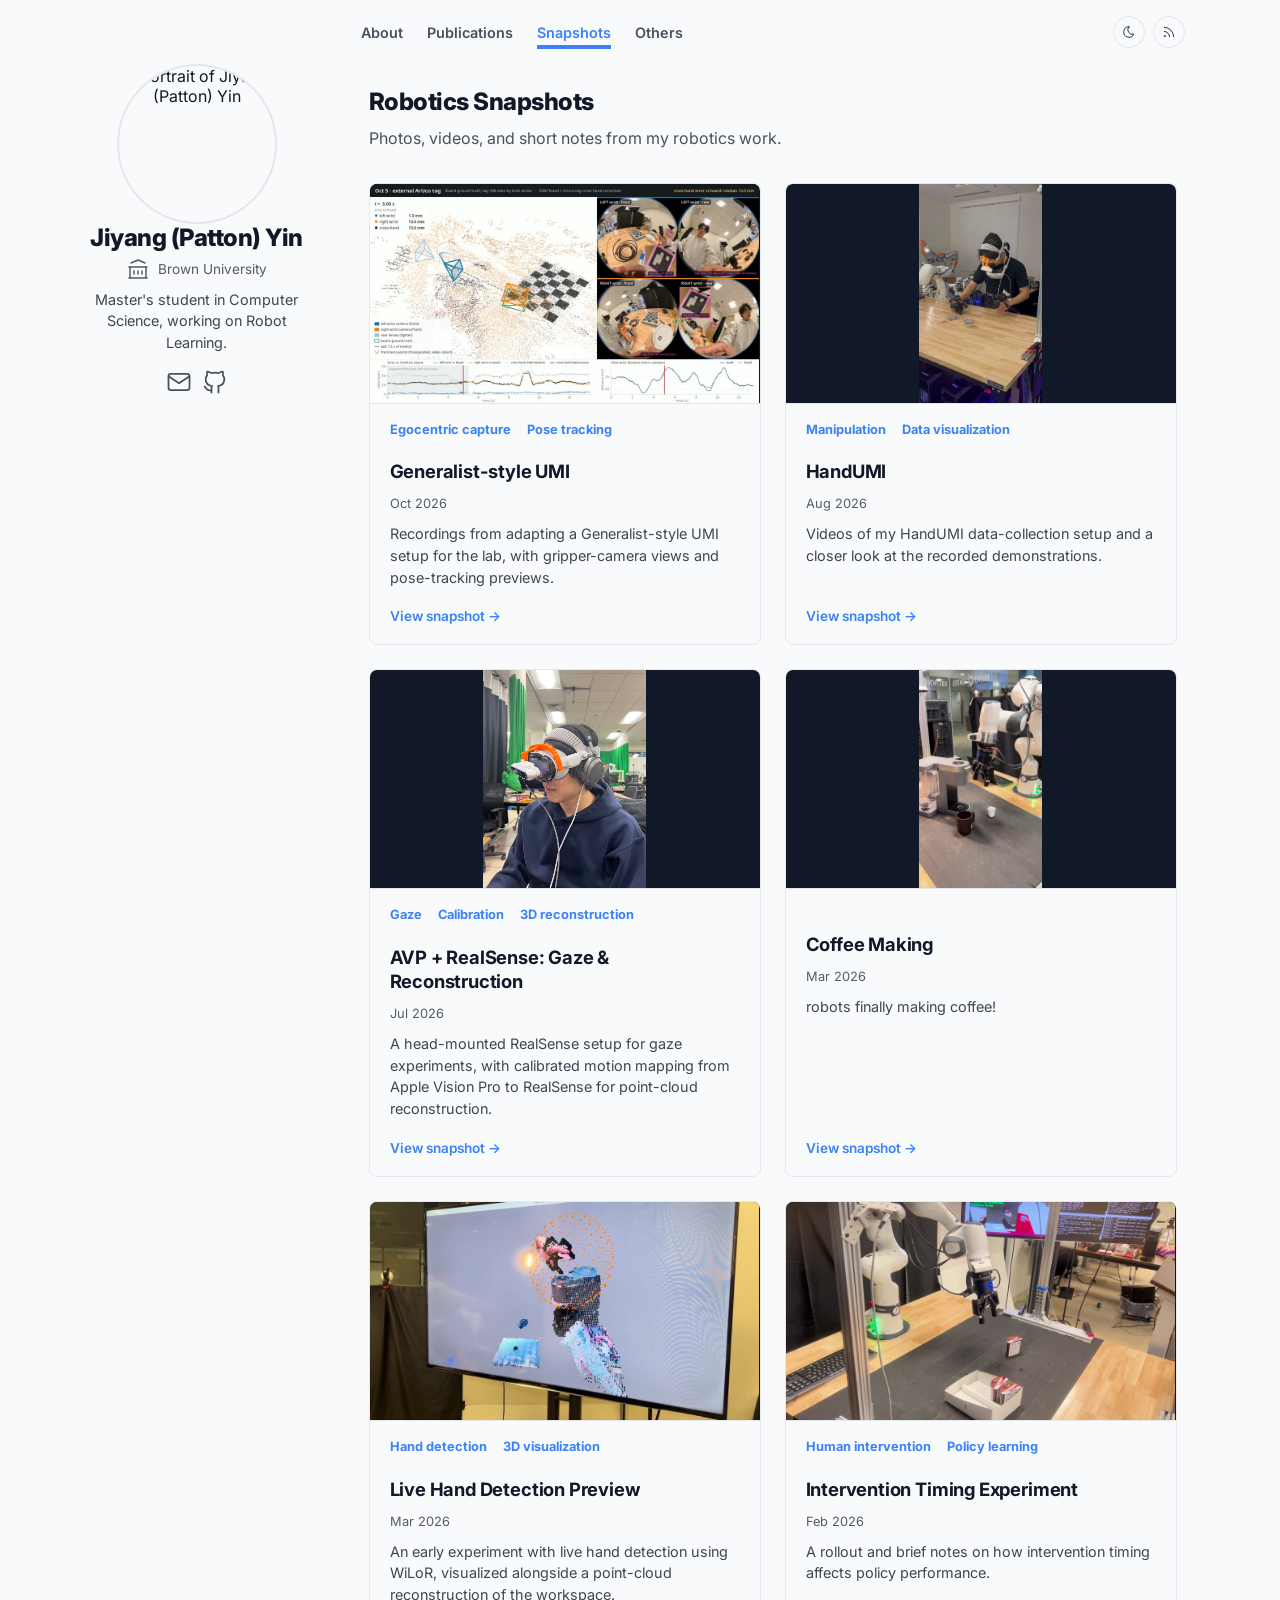
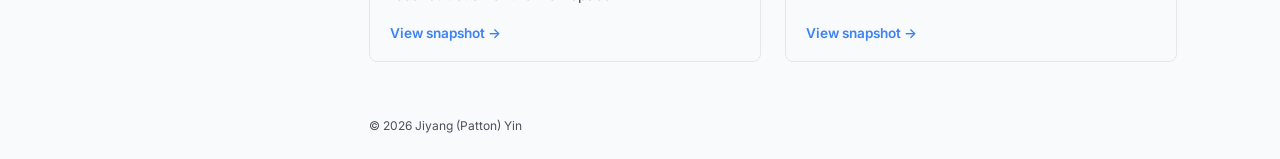
==== portfolio.html @ c8cac6f1 "Add robotics snapshots, rollout galleries, and Cloudflare analytics" ====
<!DOCTYPE html>
<html lang="en" data-palette="default" data-theme="light">
<head>
    <meta charset="UTF-8">
    <meta name="viewport" content="width=device-width, initial-scale=1.0">
    <title>Robotics Snapshots | Jiyang (Patton) Yin</title>
    <meta name="description" content="Photos, videos, and short notes from the robotics work of Jiyang (Patton) Yin.">
    <meta name="author" content="Jiyang (Patton) Yin">
    <meta name="google-site-verification" content="_f2WgDIGCBtp5K_qDWEcmywvL0CBHsCnhkS8ojlaJm0" />
    <!-- Open Graph -->
    <meta property="og:type" content="website">
    <meta property="og:title" content="Robotics Snapshots | Jiyang (Patton) Yin">
    <meta property="og:description" content="Photos, videos, and short notes from my robotics work.">

    <link rel="stylesheet" href="css/style.css">
    <!-- Set theme before first paint to avoid a flash of the wrong palette -->
    <script>
        (function () {
            var theme = localStorage.getItem('theme') || 'light';
            document.documentElement.setAttribute('data-theme', theme);
        })();
    </script>
</head>
<body>
    <a class="skip-link" href="#portfolio-content">Skip to content</a>
    <!-- Icon sprite (Tabler outline, stroke-width 1.5) -->
    <svg width="0" height="0" style="position:absolute" aria-hidden="true" focusable="false">
        <symbol id="i-institution" viewBox="0 0 24 24" fill="none" stroke="currentColor" stroke-width="1.5" stroke-linecap="round" stroke-linejoin="round">
            <path d="M3 21l18 0" /><path d="M3 10l18 0" /><path d="M5 6l7 -3l7 3" /><path d="M4 10l0 11" /><path d="M20 10l0 11" /><path d="M8 14l0 3" /><path d="M12 14l0 3" /><path d="M16 14l0 3" />
        </symbol>
        <symbol id="i-calendar" viewBox="0 0 24 24" fill="none" stroke="currentColor" stroke-width="1.5" stroke-linecap="round" stroke-linejoin="round">
            <path d="M4 7a2 2 0 0 1 2 -2h12a2 2 0 0 1 2 2v12a2 2 0 0 1 -2 2h-12a2 2 0 0 1 -2 -2l0 -12" /><path d="M16 3l0 4" /><path d="M8 3l0 4" /><path d="M4 11l16 0" /><path d="M8 15h2v2h-2l0 -2" />
        </symbol>
        <symbol id="i-user" viewBox="0 0 24 24" fill="none" stroke="currentColor" stroke-width="1.5" stroke-linecap="round" stroke-linejoin="round">
            <path d="M8 7a4 4 0 1 0 8 0a4 4 0 0 0 -8 0" /><path d="M6 21v-2a4 4 0 0 1 4 -4h4a4 4 0 0 1 4 4v2" />
        </symbol>
        <symbol id="i-mail" viewBox="0 0 24 24" fill="none" stroke="currentColor" stroke-width="1.5" stroke-linecap="round" stroke-linejoin="round">
            <rect x="3" y="5" width="18" height="14" rx="2" /><path d="m3 7 9 6 9-6" />
        </symbol>
        <symbol id="i-github" viewBox="0 0 24 24" fill="none" stroke="currentColor" stroke-width="1.5" stroke-linecap="round" stroke-linejoin="round">
            <path d="M9 19c-4.3 1.4 -4.3 -2.5 -6 -3m12 5v-3.5c0 -1 .1 -1.4 -.5 -2c2.8 -.3 5.5 -1.4 5.5 -6a4.6 4.6 0 0 0 -1.3 -3.2a4.2 4.2 0 0 0 -.1 -3.2s-1.1 -.3 -3.5 1.3a12.3 12.3 0 0 0 -6.2 0c-2.4 -1.6 -3.5 -1.3 -3.5 -1.3a4.2 4.2 0 0 0 -.1 3.2a4.6 4.6 0 0 0 -1.3 3.2c0 4.6 2.7 5.7 5.5 6c-.6 .6 -.6 1.2 -.5 2v3.5" />
        </symbol>
        <symbol id="i-rss" viewBox="0 0 24 24" fill="none" stroke="currentColor" stroke-width="1.5" stroke-linecap="round" stroke-linejoin="round">
            <path d="M4 19a1 1 0 1 0 2 0a1 1 0 1 0 -2 0" /><path d="M4 4a16 16 0 0 1 16 16" /><path d="M4 11a9 9 0 0 1 9 9" />
        </symbol>
        <symbol id="i-sun" viewBox="0 0 24 24" fill="none" stroke="currentColor" stroke-width="1.5" stroke-linecap="round" stroke-linejoin="round">
            <path d="M8 12a4 4 0 1 0 8 0a4 4 0 1 0 -8 0" /><path d="M3 12h1m8 -9v1m8 8h1m-9 8v1m-6.4 -15.4l.7 .7m12.1 -.7l-.7 .7m0 11.4l.7 .7m-12.1 -.7l-.7 .7" />
        </symbol>
        <symbol id="i-moon" viewBox="0 0 24 24" fill="none" stroke="currentColor" stroke-width="1.5" stroke-linecap="round" stroke-linejoin="round">
            <path d="M12 3c.132 0 .263 0 .393 0a7.5 7.5 0 0 0 7.92 12.446a9 9 0 1 1 -8.313 -12.454l0 .008" />
        </symbol>
        <symbol id="i-external" viewBox="0 0 24 24" fill="none" stroke="currentColor" stroke-width="1.5" stroke-linecap="round" stroke-linejoin="round">
            <path d="M12 6h-6a2 2 0 0 0 -2 2v10a2 2 0 0 0 2 2h10a2 2 0 0 0 2 -2v-6" /><path d="M11 13l9 -9" /><path d="M15 4h5v5" />
        </symbol>
        <symbol id="i-download" viewBox="0 0 24 24" fill="none" stroke="currentColor" stroke-width="1.5" stroke-linecap="round" stroke-linejoin="round">
            <path d="M4 17v2a2 2 0 0 0 2 2h12a2 2 0 0 0 2 -2v-2" /><path d="M7 11l5 5l5 -5" /><path d="M12 4l0 12" />
        </symbol>
        <symbol id="i-close" viewBox="0 0 24 24" fill="none" stroke="currentColor" stroke-width="1.5" stroke-linecap="round" stroke-linejoin="round">
            <path d="M18 6l-12 12" /><path d="M6 6l12 12" />
        </symbol>
    </svg>

    <div class="layout">
        <!-- Left Sidebar -->
        <aside class="sidebar">
            <div class="sidebar-inner">
                <img src="assets/images/profile.jpg" alt="Portrait of Jiyang (Patton) Yin" width="160" height="160"
                     class="sidebar-avatar" loading="eager">
                <div class="sidebar-text">
                    <h1 class="sidebar-name">Jiyang (Patton) Yin</h1>
                    <p class="sidebar-info">
                        <svg class="icon icon-lg" aria-hidden="true"><use href="#i-institution"></use></svg>
                        Brown University
                    </p>
                    <p class="sidebar-bio">
                        Master's student in Computer Science, working on Robot Learning.
                    </p>
                    <div class="sidebar-socials">
                        <a href="mailto:jiyang_yin@brown.edu" class="social-link" aria-label="Email Jiyang (Patton) Yin at jiyang_yin@brown.edu" title="jiyang_yin@brown.edu">
                            <svg class="icon" aria-hidden="true"><use href="#i-mail"></use></svg>
                        </a>
                        <a href="https://github.com/PattonYin" class="social-link" target="_blank" rel="noreferrer" aria-label="Jiyang (Patton) Yin on GitHub">
                            <svg class="icon" aria-hidden="true"><use href="#i-github"></use></svg>
                        </a>
                    </div>
                </div>
            </div>
            <nav class="portfolio-outline" id="portfolio-outline" aria-label="Snapshot sections" hidden>
                <ul></ul>
            </nav>
        </aside>

        <!-- Right Main -->
        <div class="main-content">
            <nav class="navbar" aria-label="Main navigation">
                <ul class="nav-links">
                    <li><a href="index.html#about" class="nav-link">About<span class="nav-link-line"></span></a></li>
                    <li><a href="index.html#publications" class="nav-link">Publications<span class="nav-link-line"></span></a></li>
                    <li><a href="portfolio.html" class="nav-link active" aria-current="page">Snapshots<span class="nav-link-line"></span></a></li>
                    <li><a href="index.html#robots" class="nav-link">Others<span class="nav-link-line"></span></a></li>
                </ul>
                <div class="appearance-controls">
                    <button id="theme-toggle" class="btn-icon" aria-label="Toggle dark mode" title="Toggle dark mode">
                        <svg class="icon icon-sm icon-sun" aria-hidden="true"><use href="#i-sun"></use></svg>
                        <svg class="icon icon-sm icon-moon" aria-hidden="true"><use href="#i-moon"></use></svg>
                    </button>
                    <button id="palette-toggle" class="btn-icon" aria-label="Toggle color palette" title="Toggle color palette">
                        <svg class="icon icon-sm" aria-hidden="true"><use href="#i-rss"></use></svg>
                    </button>
                </div>
            </nav>

            <main class="main-body animate-in">
                <a class="back-link portfolio-back" id="portfolio-back" href="portfolio.html" hidden>&larr; All snapshots</a>
                <div id="portfolio-content" aria-busy="true">
                    <p class="loading" role="status">Loading snapshots...</p>
                </div>
                <noscript><p class="error">Please enable JavaScript to view the snapshots.</p></noscript>
            </main>
            <!-- Footer -->
            <footer class="footer">
                <div class="footer-group">
                    <span class="body-xs">&copy; <span id="footer-year">2026</span> Jiyang (Patton) Yin</span>
                </div>
            </footer>
        </div>
    </div>

    <!-- Scripts -->
    <script src="https://cdnjs.cloudflare.com/ajax/libs/marked/12.0.0/marked.min.js"></script>
    <script src="js/main.js"></script>
    <script src="js/portfolio.js"></script>
    <script src="js/analytics.js" defer></script>
</body>
</html>
---- css/style.css ----
/* ===========================================
   UNIFIED VISUAL IDENTITY SYSTEM
   Styled after "Academic Portfolio Astro"
   (github.com/rubzip/academic-portfolio-astro)
   MIT license notice: ../THIRD_PARTY_NOTICES.md
   Ported to plain CSS — no Tailwind required.
   =========================================== */

@import url("https://fonts.googleapis.com/css2?family=Inter:wght@400;500;600;700;800&family=JetBrains+Mono:wght@400;500&display=swap");

/* --- Theme Palettes ---------------------------------
   Swap palettes by setting data-palette="notepad" on
   <html>. Light/dark is driven by data-theme.
   ---------------------------------------------------- */

/* light_default */
:root,
html[data-palette="default"] {
    --background: #f9fafb;
    --foreground: #111827;
    --accent: #3b82f6;
    --text-muted: #6b7280;
    --border: #e5e7eb;
    --surface: #f9fafb;
}

/* light_notepad */
html[data-palette="notepad"] {
    --background: #fdf8e9;
    --foreground: #29231c;
    --accent: #b84c30;
    --text-muted: #736658;
    --border: #eaddc6;
    --surface: #fdf8e9;
}

/* dark_default */
html[data-theme="dark"] {
    --background: #1a1f2c;
    --foreground: #eaedf3;
    --accent: #ff6b01;
    --text-muted: #343f60;
    --border: #ab4b08;
    --surface: #1a1f2c;
}

html[data-theme="dark"] .portfolio-tile {
    border-width: 1.5px;
}

/* dark_notepad */
html[data-palette="notepad"][data-theme="dark"] {
    --background: #241f1c;
    --foreground: #e6dfd3;
    --accent: #d97757;
    --text-muted: #8a7d71;
    --border: #3d342d;
    --surface: #241f1c;
}

:root {
    --sidebar-bg: var(--background);
    scrollbar-gutter: stable;
}

/* ===========================================
   RESET & BASE
   =========================================== */

*,
*::before,
*::after {
    box-sizing: border-box;
}

html {
    font-family: "Inter", system-ui, sans-serif;
    scroll-behavior: smooth;
}

body {
    margin: 0;
    min-height: 100vh;
    background: var(--background);
    color: var(--foreground);
    -webkit-font-smoothing: antialiased;
    -moz-osx-font-smoothing: grayscale;
    transition: background-color 0.3s ease, color 0.3s ease;
}

img {
    max-width: 100%;
    height: auto;
}

/* ===========================================
   TYPOGRAPHY SYSTEM
   =========================================== */

h1,
.title-xl {
    font-size: 1.5rem;
    font-weight: 800;
    letter-spacing: -0.02em;
    line-height: 1.2;
    color: var(--foreground);
    margin: 0;
}

h2,
.title-lg {
    font-size: 1.25rem;
    font-weight: 700;
    letter-spacing: -0.01em;
    line-height: 1.3;
    color: var(--foreground);
    margin: 0;
}

h3,
.title-md {
    font-size: 1.1rem;
    font-weight: 700;
    line-height: 1.4;
    color: var(--foreground);
    margin: 0;
}

p,
.body {
    font-size: 0.95rem;
    line-height: 1.65;
    color: var(--foreground);
    opacity: 0.92;
    margin: 0;
}

.body-sm {
    font-size: 0.85rem;
    line-height: 1.5;
    color: var(--foreground);
    opacity: 0.85;
}

.body-xs {
    font-size: 0.75rem;
    line-height: 1.4;
    color: var(--foreground);
    opacity: 0.75;
}

code,
.mono {
    font-family: "JetBrains Mono", monospace;
    font-size: 0.85rem;
    font-weight: 500;
    line-height: 1.5;
}

a,
.link {
    color: inherit;
    text-decoration: underline;
    text-underline-offset: 4px;
    font-weight: 600;
    transition: color 0.2s ease, opacity 0.2s ease;
}

a:hover,
.link:hover {
    color: var(--accent);
    opacity: 1;
}

ul {
    list-style-type: disc;
    margin-bottom: 1rem;
    padding-left: 1.5rem;
}

ol {
    list-style-type: decimal;
    margin-bottom: 1rem;
    padding-left: 1.5rem;
}

li {
    margin-bottom: 0.5rem;
}

ul li::marker {
    color: var(--accent);
}

/* ===========================================
   LAYOUT SHELL
   =========================================== */

.layout {
    display: flex;
    margin: 0 auto;
    max-width: 72rem; /* max-w-6xl */
    width: 100%;
    min-height: 100vh;
}

.container-narrow {
    max-width: 800px;
}

/* --- Sidebar --- */

.sidebar {
    width: 280px;
    height: 100vh;
    position: sticky;
    top: 0;
    padding: 4rem 1.5rem 1.5rem;
    display: flex;
    flex-direction: column;
    gap: 1.5rem;
    flex-shrink: 0;
    background: var(--sidebar-bg);
    transition: background 0.3s ease;
}

.sidebar-inner {
    display: flex;
    flex-direction: column;
    align-items: center;
    text-align: center;
}

.sidebar-avatar {
    width: 160px;
    height: 160px;
    border-radius: 50%;
    object-fit: cover;
    border: 2px solid var(--border);
    transition: border-color 0.3s ease;
}

.sidebar-avatar:hover {
    border-color: var(--accent);
}

.sidebar-text {
    display: flex;
    flex-direction: column;
    align-items: center;
}

.sidebar-name {
    font-size: 1.5rem;
    font-weight: 800;
    letter-spacing: -0.02em;
    line-height: 1.2;
    color: var(--foreground);
    margin: 0;
}

.sidebar-info {
    font-size: 0.85rem;
    color: var(--foreground);
    opacity: 0.7;
    display: flex;
    align-items: center;
    gap: 0.5rem;
    margin-top: 0.25rem;
}

.sidebar-bio {
    font-size: 0.9rem;
    color: var(--foreground);
    opacity: 0.8;
    line-height: 1.5;
    padding: 0 0.5rem;
    margin-top: 0.5rem;
}

.sidebar-socials {
    display: flex;
    gap: 0.25rem;
    flex-wrap: wrap;
    align-items: center;
    justify-content: center;
    margin-top: 0.75rem;
}

/* --- Navbar --- */

.navbar {
    padding: 1rem 1.5rem;
    display: flex;
    justify-content: flex-start;
    align-items: center;
    gap: 1rem;
    background: var(--background);
    transition: background 0.3s ease;
}

.navbar .appearance-controls {
    display: flex;
    align-items: center;
    gap: 0.5rem;
    margin-left: auto;
    flex-shrink: 0;
}

@media (min-width: 1024px) {
    .navbar {
        position: sticky;
        top: 0;
        z-index: 10;
    }
}

.nav-links {
    display: flex;
    gap: 1.5rem;
    list-style: none;
    padding: 0;
    margin: 0;
    flex-wrap: wrap;
}

.nav-links li {
    margin: 0;
}

.nav-link {
    font-size: 0.9rem;
    font-weight: 600;
    text-decoration: none;
    color: var(--foreground);
    position: relative;
    transition: color 0.2s ease;
    opacity: 0.75;
}

.nav-link:hover {
    opacity: 1;
}

.nav-link.active {
    color: var(--accent);
    opacity: 1;
}

.nav-link-line {
    position: absolute;
    bottom: -0.5rem;
    left: 0;
    width: 0;
    height: 4px;
    background-color: var(--accent);
    transition: width 0.3s ease;
}

.nav-link:hover .nav-link-line,
.nav-link.active .nav-link-line {
    width: 100%;
}

/* --- Main --- */

.main-content {
    flex: 1;
    min-width: 0;
    display: flex;
    flex-direction: column;
    background: var(--background);
    transition: background 0.3s ease;
}

.main-body {
    padding: 1.5rem 2rem 2rem;
    flex: 1;
}

/* --- Footer --- */

.footer {
    padding: 1.5rem 2rem;
    display: flex;
    justify-content: space-between;
    align-items: center;
    gap: 1rem;
    font-size: 0.85rem;
    color: var(--foreground);
    flex-wrap: wrap;
}

.footer-group {
    display: flex;
    align-items: center;
    gap: 1rem;
}

/* ===========================================
   PAGE SECTIONS
   =========================================== */

.page-header {
    margin-bottom: 2rem;
}

.page-title {
    font-size: 1.5rem;
    font-weight: 800;
    letter-spacing: -0.02em;
    line-height: 1.2;
    color: var(--foreground);
    margin: 0;
}

.page-subtitle {
    font-size: 1rem;
    color: var(--foreground);
    opacity: 0.75;
    margin-top: 0.5rem;
    margin-bottom: 0;
}

.section {
    margin-bottom: 2rem;
    scroll-margin-top: 5rem;
}

.section-title {
    font-size: 1.2rem;
    font-weight: 700;
    letter-spacing: -0.01em;
    color: var(--foreground);
    margin: 0 0 1rem;
}

/* ===========================================
   COMPONENTS
   =========================================== */

/* --- Card (flat list item, no box) --- */

.card {
    padding: 1rem 0;
    display: flex;
    gap: 1.5rem;
    align-items: flex-start;
    justify-content: space-between;
}

.card-content {
    min-width: 0;
}

.card.is-clickable {
    cursor: pointer;
}

.card.is-clickable:hover .card-title {
    color: var(--accent);
    text-decoration: underline;
}

.card-title {
    font-size: 1.25rem;
    font-weight: 700;
    line-height: 1.3;
    letter-spacing: -0.01em;
    text-decoration: none;
    color: var(--foreground);
    display: block;
    margin-bottom: 0.5rem;
    transition: color 0.2s ease;
}

.card-title:hover {
    color: var(--accent);
    text-decoration: underline;
}

.card-meta {
    font-size: 0.85rem;
    font-weight: 500;
    color: var(--foreground);
    opacity: 0.75;
    display: flex;
    flex-direction: column;
    align-items: flex-start;
    gap: 0.35rem;
    margin-bottom: 0.75rem;
}

/* One logical line of metadata — authors on one row, venue/year on the next */
.meta-row {
    display: flex;
    gap: 0.75rem;
    align-items: center;
    flex-wrap: wrap;
}

.card-meta > span,
.meta-row > span {
    display: inline-flex;
    align-items: center;
    gap: 0.5rem;
}

.card-desc {
    font-size: 0.9rem;
    color: var(--foreground);
    opacity: 0.8;
    line-height: 1.5;
}

.card-link {
    font-size: 0.85rem;
    font-weight: 700;
    color: var(--foreground);
    white-space: nowrap;
    flex-shrink: 0;
    text-decoration: none;
    transition: color 0.2s ease;
}

.card-link:hover {
    color: var(--accent);
    text-decoration: underline;
}

/* Your own name inside an author list */
.author-self {
    font-weight: 800;
    color: var(--foreground);
}

/* Publication footnote (equal contribution, acceptance status) */
.pub-note {
    font-size: 0.8rem;
    font-style: italic;
    color: var(--foreground);
    opacity: 0.7;
    margin-top: -0.25rem;
    margin-bottom: 0.25rem;
}

.publication-teaser {
    width: 320px;
    height: 200px;
    flex-shrink: 0;
    object-fit: contain;
    background: #fff;
    border: 1px solid var(--border);
    border-radius: 0.75rem;
}

@media (min-width: 769px) {
    #publications-list .card {
        align-items: center;
    }
}

/* --- Tags (accent text, not pills) --- */

.tag {
    display: inline-flex;
    align-items: center;
    color: var(--accent);
    font-size: 0.8rem;
    font-weight: 700;
    line-height: 1;
    text-decoration: none;
    transition: opacity 0.2s ease;
}

.tag:hover {
    opacity: 1;
    text-decoration: underline;
}

.tag-list {
    display: flex;
    gap: 1rem;
    flex-wrap: wrap;
    margin-bottom: 0.75rem;
}

/* --- Buttons --- */

.btn {
    display: inline-flex;
    align-items: center;
    justify-content: center;
    gap: 0.5rem;
    padding: 0.5rem 1rem;
    font-weight: 600;
    font-size: 0.9rem;
    font-family: inherit;
    border: 1px solid var(--border);
    border-radius: 0.25rem;
    background: transparent;
    color: var(--foreground);
    transition: all 0.2s ease;
    text-decoration: none;
    cursor: pointer;
}

.btn:hover {
    border-color: var(--accent);
    color: var(--accent);
}

.btn-sm {
    padding: 0.25rem 0.75rem;
    font-size: 0.8rem;
}

.btn-icon {
    display: inline-flex;
    align-items: center;
    justify-content: center;
    width: 32px;
    height: 32px;
    padding: 0;
    border-radius: 50%;
    border: 1px solid var(--border);
    background: var(--surface);
    color: var(--foreground);
    transition: all 0.2s ease;
    cursor: pointer;
}

.btn-icon:hover {
    background: var(--accent);
    border-color: var(--accent);
    color: var(--background);
    transform: translateY(-2px);
}

/* Sun shows in dark mode, moon in light mode */
html[data-theme="dark"] .icon-moon,
html:not([data-theme="dark"]) .icon-sun {
    display: none;
}

/* --- Social links --- */

.social-link {
    display: inline-flex;
    padding: 0.125rem;
    color: var(--foreground);
    opacity: 0.75;
    transition: all 0.3s ease;
}

.social-link:hover {
    opacity: 1;
    color: var(--accent);
    transform: rotate(6deg);
}

.social-link .icon {
    width: 28px;
    height: 28px;
}

/* --- Timeline --- */

.timeline {
    display: flex;
    flex-direction: column;
}

.timeline-item {
    display: flex;
    gap: 2rem;
}

.timeline-marker {
    display: flex;
    flex-direction: column;
    align-items: center;
    flex-shrink: 0;
}

.timeline-marker .dot {
    width: 0.75rem;
    height: 0.75rem;
    border-radius: 50%;
    background: var(--accent);
    margin-top: 0.5rem;
    z-index: 1;
}

.timeline-line {
    flex: 1;
    width: 2px;
    background: var(--border);
    margin: 0.5rem 0;
}

.timeline-item:last-child .timeline-line {
    display: none;
}

.timeline-content {
    padding-bottom: 2rem;
    flex: 1;
    min-width: 0;
}

.timeline-content .entry-header {
    display: flex;
    justify-content: space-between;
    align-items: baseline;
    gap: 1rem;
    margin-bottom: 0.25rem;
}

.timeline-period {
    font-size: 0.85rem;
    font-weight: 600;
    opacity: 0.75;
    white-space: nowrap;
}

.timeline-subtitle {
    font-size: 0.95rem;
    line-height: 1.65;
    font-weight: 600;
    opacity: 0.9;
}

/* --- Item list --- */

.item-list {
    display: flex;
    flex-direction: column;
    gap: 2rem;
}

/* --- Dividers --- */

.divider {
    border: none;
    border-top: 1px dashed var(--border);
    margin: 2rem 0;
}

.divider-solid {
    border: none;
    border-top: 1px solid var(--border);
    margin: 2rem 0;
}

/* --- Back link --- */

.back-link {
    font-size: 0.85rem;
    font-weight: 600;
    color: var(--foreground);
    opacity: 0.7;
    text-decoration: none;
    transition: opacity 0.2s ease;
}

.back-link:hover {
    opacity: 1;
}

/* --- Icons --- */

.icon {
    display: inline-flex;
    align-items: center;
    justify-content: center;
    flex-shrink: 0;
    stroke-width: 1.5px;
}

.icon-sm {
    width: 14px;
    height: 14px;
}

.icon-md {
    width: 18px;
    height: 18px;
}

.icon-lg {
    width: 24px;
    height: 24px;
}

.icon-muted {
    opacity: 0.7;
}

/* ===========================================
   PORTFOLIO
   =========================================== */

.portfolio-grid {
    display: grid;
    grid-template-columns: repeat(2, minmax(0, 1fr));
    gap: 1.5rem;
}

.portfolio-tile {
    display: flex;
    flex-direction: column;
    min-width: 0;
    overflow: hidden;
    border: 1px solid var(--border);
    border-radius: 0.5rem;
    text-decoration: none;
    transition: border-color 0.2s ease, transform 0.2s ease;
}

.portfolio-tile:hover {
    color: var(--foreground);
    border-color: var(--accent);
    transform: translateY(-3px);
}

.portfolio-cover {
    display: block;
    width: 100%;
    height: auto;
    aspect-ratio: 16 / 9;
    object-fit: contain;
    background: #111827;
    border-bottom: 1px solid var(--border);
}

.portfolio-tile-body {
    display: flex;
    flex: 1;
    flex-direction: column;
    align-items: flex-start;
    gap: 0.75rem;
    padding: 1.25rem;
}

.portfolio-cover-placeholder {
    display: flex;
    align-items: center;
    justify-content: center;
    padding: 1.5rem;
    background: var(--surface);
    color: var(--foreground);
    font-size: 0.85rem;
    font-weight: 400;
    opacity: 0.7;
    border-bottom-style: dashed;
}

.portfolio-date {
    display: block;
    font-size: 0.8rem;
    font-weight: 400;
    opacity: 0.7;
}

.portfolio-post .portfolio-date {
    margin-top: 0.75rem;
}

.portfolio-tile-title {
    font-size: 1.15rem;
}

.portfolio-tile .card-desc {
    font-weight: 400;
}

.portfolio-read {
    margin-top: auto;
    padding-top: 0.5rem;
    font-size: 0.85rem;
    color: var(--accent);
}

.portfolio-back {
    display: inline-block;
    margin-bottom: 1.5rem;
}

.portfolio-back[hidden] {
    display: none;
}

.portfolio-outline {
    width: 100%;
    min-height: 0;
    overflow-y: auto;
    text-align: center;
    border-top: 1px solid var(--border);
    padding-top: 1rem;
}

.portfolio-outline ul {
    list-style: none;
    margin: 0;
    padding: 0 0.25rem;
}

.portfolio-outline li {
    margin: 0;
}

.portfolio-outline a {
    display: block;
    padding: 0.5rem 0;
    font-size: 0.95rem;
    font-weight: 500;
    line-height: 1.5;
    text-decoration: none;
    overflow-wrap: anywhere;
}

.portfolio-outline a[aria-current="location"] {
    font-weight: 700;
}

@media (min-width: 1025px) {
    .sidebar:has(.portfolio-outline:not([hidden])) .sidebar-inner {
        /* Subtract the sidebar's top padding and gap from the one-third position. */
        min-height: calc(100vh / 3 - 5.5rem);
        flex-shrink: 0;
    }
}

.portfolio-post .prose h2 {
    scroll-margin-top: 5rem;
}

.portfolio-post .page-header .tag-list {
    margin-bottom: 1rem;
}

.portfolio-post .prose figure {
    margin: 1.5rem 0 2rem;
}

.portfolio-post .prose .portfolio-media-pair {
    display: grid;
    grid-template-columns: repeat(2, minmax(0, 1fr));
    gap: 1.5rem;
    margin: 1.5rem 0 2rem;
}

.portfolio-post .prose .portfolio-media-pair figure {
    min-width: 0;
    margin: 0;
}

.portfolio-post .prose figure img,
.portfolio-post .prose figure video {
    display: block;
    margin: 0 0 0.5rem;
}

.portfolio-post .prose video {
    max-height: 75vh;
    background: #111827;
}

.portfolio-post figcaption {
    font-size: 0.8rem;
    line-height: 1.5;
    opacity: 0.75;
}

.portfolio-bottom-link {
    display: inline-block;
    margin-top: 1.5rem;
}

@media (max-width: 640px) {
    .portfolio-grid,
    .portfolio-post .prose .portfolio-media-pair {
        grid-template-columns: minmax(0, 1fr);
    }
}

/* ===========================================
   ROBOT VIEWERS
   =========================================== */

.section-lede {
    margin-top: -0.5rem;
    margin-bottom: 1rem;
    opacity: 0.7;
}

.viewer-grid {
    display: grid;
    grid-template-columns: repeat(2, minmax(0, 1fr));
    gap: 1.5rem;
}

.viewer {
    margin: 0;
    display: flex;
    flex-direction: column;
    gap: 0.5rem;
    min-width: 0;
}

.viewer-stage {
    position: relative;
    aspect-ratio: 4 / 3;
    border-radius: 0.25rem;
    background: var(--surface);
    overflow: hidden;
}

.viewer-stage canvas {
    display: block;
    width: 100%;
    height: 100%;
    cursor: grab;
    touch-action: pan-y; /* let vertical page scroll win on touch */
}

.viewer-stage canvas:active {
    cursor: grabbing;
}

/* Shown only if the viewer never initialised (no WebGL, CDN blocked) */
.viewer-fallback {
    position: absolute;
    inset: 0;
    display: flex;
    align-items: center;
    justify-content: center;
    text-align: center;
    padding: 1.5rem;
    font-size: 0.85rem;
    opacity: 0.7;
    margin: 0;
}

.viewer--ready .viewer-fallback,
.viewer--loading .viewer-fallback {
    display: none;
}

/* Loading shimmer while the GLB link meshes download */
.viewer--loading .viewer-stage::after {
    content: 'Loading model…';
    position: absolute;
    inset: 0;
    display: flex;
    align-items: center;
    justify-content: center;
    font-size: 0.85rem;
    opacity: 0.6;
}

.viewer--ready .viewer-stage canvas,
.viewer--failed .viewer-stage canvas {
    opacity: 1;
}

.viewer--failed .viewer-stage canvas {
    display: none;
}

.viewer-toolbar {
    display: flex;
    align-items: center;
    justify-content: flex-start;
    gap: 0.75rem;
    flex-wrap: wrap;
    min-height: 1.75rem;
}

.viewer figcaption {
    display: flex;
    flex-direction: column;
    gap: 0.15rem;
}

.viewer-title {
    font-size: 0.95rem;
    font-weight: 700;
    letter-spacing: -0.01em;
    color: var(--foreground);
}

.rollout-link {
    min-height: 44px;
    padding: 0.65rem 1rem;
    font-weight: 700;
    background: var(--foreground);
    border-color: var(--foreground);
    color: var(--background);
}

.rollout-link:hover {
    border-color: var(--foreground);
    color: var(--background);
    opacity: 0.85;
}

.rollout-empty {
    grid-column: 1 / -1;
    padding: 3rem 1.5rem;
    border: 1px dashed var(--border);
    border-radius: 0.5rem;
    text-align: center;
}

.rollout-video {
    margin: 0;
    min-width: 0;
}

.rollout-video video {
    display: block;
    width: 100%;
    aspect-ratio: 16 / 9;
    object-fit: contain;
    background: #111827;
    border-radius: 0.25rem;
}

.rollout-video figcaption {
    padding-top: 0.75rem;
}

.rollout-video h2 {
    margin-bottom: 0.25rem;
    font-size: 1rem;
}

@media (max-width: 900px) {
    .viewer-grid {
        grid-template-columns: minmax(0, 1fr);
    }
}

/* ===========================================
   FORMS
   =========================================== */

.contact-grid {
    display: grid;
    grid-template-columns: 1fr 1fr;
    gap: 2rem;
    align-items: start;
}

.contact-details {
    display: flex;
    flex-direction: column;
    gap: 0.5rem;
    margin-top: 1rem;
}

.contact-details p {
    display: flex;
    align-items: center;
    gap: 0.5rem;
    font-size: 0.9rem;
}

.contact-form {
    display: flex;
    flex-direction: column;
    gap: 1rem;
}

.form-group {
    display: flex;
    flex-direction: column;
    gap: 0.35rem;
}

.form-group label {
    font-size: 0.85rem;
    font-weight: 600;
    opacity: 0.85;
}

.form-group input,
.form-group textarea {
    padding: 0.5rem 0.75rem;
    border: 1px solid var(--border);
    border-radius: 0.25rem;
    background: var(--surface);
    color: var(--foreground);
    font-family: inherit;
    font-size: 0.9rem;
    transition: border-color 0.2s ease;
}

.form-group input:focus,
.form-group textarea:focus {
    outline: none;
    border-color: var(--accent);
}

@media (max-width: 768px) {
    .contact-grid {
        grid-template-columns: 1fr;
    }
}

/* ===========================================
   PROSE (Content Typography)
   =========================================== */

.prose {
    font-size: 1rem;
    line-height: 1.7;
    color: var(--foreground);
}

.prose h1 {
    font-size: 1.5rem;
    font-weight: 800;
    letter-spacing: -0.02em;
    line-height: 1.2;
    margin: 2rem 0 1rem;
}

.prose h2 {
    font-size: 1.2rem;
    font-weight: 700;
    letter-spacing: -0.01em;
    margin: 1.5rem 0 0.75rem;
}

.prose h3 {
    font-size: 1.1rem;
    font-weight: 700;
    margin: 1.25rem 0 0.5rem;
}

.prose p {
    margin-bottom: 1rem;
}

.prose ul,
.prose ol {
    margin-bottom: 1rem;
    padding-left: 1.5rem;
}

.prose li {
    margin-bottom: 0.5rem;
}

.prose ul li::marker,
.prose ol li::marker {
    color: var(--accent);
    font-weight: 800;
}

.prose a {
    color: inherit;
    text-decoration: underline;
    text-underline-offset: 4px;
    font-weight: 600;
    transition: color 0.2s ease;
}

.prose a:hover {
    color: var(--accent);
}

.prose code {
    font-family: "JetBrains Mono", monospace;
    font-size: 0.85em;
    font-weight: 500;
    background: var(--surface);
    color: var(--accent);
    padding: 0.15rem 0.3rem;
    border-radius: 0.2rem;
}

.prose pre {
    background: var(--surface);
    border: 1px solid var(--border);
    border-radius: 0.25rem;
    padding: 1rem;
    overflow-x: auto;
    margin-bottom: 1rem;
}

.prose pre code {
    background: transparent;
    color: var(--foreground);
    padding: 0;
}

.prose img {
    max-width: 100%;
    height: auto;
    border-radius: 0.25rem;
    margin: 1rem 0;
}

.prose video {
    width: 100%;
    border-radius: 0.25rem;
    margin: 1rem 0;
}

.prose blockquote {
    border-left: 4px solid var(--accent);
    padding-left: 1rem;
    margin: 1rem 0;
    opacity: 0.85;
    font-style: italic;
}

.prose hr {
    border: none;
    border-top: 1px solid var(--border);
    margin: 2rem 0;
}

/* ===========================================
   BLOG MODAL
   =========================================== */

.modal {
    position: fixed;
    inset: 0;
    background: rgba(0, 0, 0, 0.6);
    z-index: 2000;
    display: flex;
    align-items: center;
    justify-content: center;
    padding: 2rem;
    opacity: 0;
    pointer-events: none;
    transition: opacity 0.3s ease;
}

.modal:not(.active) {
    display: none;
}

.modal.active {
    opacity: 1;
    pointer-events: all;
}

.modal-content {
    background: var(--background);
    border: 1px solid var(--border);
    border-radius: 0.25rem;
    max-width: 800px;
    width: 100%;
    max-height: 90vh;
    overflow-y: auto;
    position: relative;
    padding: 2.5rem;
}

.modal-close {
    position: absolute;
    top: 1rem;
    right: 1rem;
}

.blog-post-meta {
    font-size: 0.85rem;
    font-weight: 500;
    opacity: 0.75;
    display: flex;
    gap: 0.75rem;
    align-items: center;
    flex-wrap: wrap;
    margin: 0.5rem 0 1.5rem;
    padding-bottom: 1rem;
    border-bottom: 1px dashed var(--border);
}

.blog-post-meta span {
    display: inline-flex;
    align-items: center;
    gap: 0.5rem;
}

@media (max-width: 768px) {
    .modal {
        padding: 0.75rem;
    }

    .modal-content {
        padding: 1.5rem;
    }
}

/* ===========================================
   UTILITIES
   =========================================== */

.loading,
.error {
    font-size: 0.9rem;
    opacity: 0.7;
    padding: 1rem 0;
}

.error {
    color: var(--accent);
    opacity: 1;
}

.sr-only {
    position: absolute;
    width: 1px;
    height: 1px;
    padding: 0;
    margin: -1px;
    overflow: hidden;
    clip: rect(0, 0, 0, 0);
    white-space: nowrap;
    border: 0;
}

/* ===========================================
   ACCESSIBILITY & ANIMATION
   =========================================== */

*:focus-visible {
    outline: 2px dashed var(--accent);
    outline-offset: 2px;
}

.skip-link {
    position: absolute;
    top: -4rem;
    left: 1rem;
    z-index: 3000;
    padding: 0.75rem 1rem;
    color: var(--foreground);
    background: var(--background);
}

.skip-link:focus {
    top: 1rem;
}

.animate-in {
    animation: fadeIn 0.5s ease-out forwards;
}

@keyframes fadeIn {
    from {
        opacity: 0;
        transform: translateY(10px);
    }
    to {
        opacity: 1;
        transform: translateY(0);
    }
}

@media (prefers-reduced-motion: reduce) {
    html {
        scroll-behavior: auto;
    }

    *,
    *::before,
    *::after {
        animation-duration: 0.01ms !important;
        animation-iteration-count: 1 !important;
        transition-duration: 0.01ms !important;
    }
}

/* ===========================================
   RESPONSIVE
   =========================================== */

@media (max-width: 1024px) {
    .layout {
        flex-direction: column;
    }

    .sidebar {
        width: 100%;
        height: auto;
        position: relative;
        border-right: none;
        padding: 1rem;
        flex-direction: row;
        flex-wrap: wrap;
        gap: 0.75rem;
    }

    .sidebar-inner {
        flex-direction: row;
        text-align: left;
        gap: 0.75rem;
        align-items: center;
    }

    .sidebar-text {
        align-items: flex-start;
    }

    .sidebar-socials {
        justify-content: flex-start;
    }

    .sidebar-avatar {
        width: 112px;
        height: 112px;
    }

    .main-body {
        padding: 1rem 1.5rem;
    }

    .main-content {
        width: 100%;
        flex: none;
    }
}

@media (max-width: 768px) {
    .sidebar {
        padding: 0.75rem 1rem;
        gap: 0.5rem;
    }

    .sidebar-inner {
        gap: 0.5rem;
    }

    .sidebar-avatar {
        width: 80px;
        height: 80px;
    }

    .sidebar-name {
        font-size: 1.25rem;
    }

    .sidebar-bio {
        display: none;
    }

    .main-body {
        padding: 0.75rem 1rem;
    }

    .nav-links {
        gap: 1rem;
    }

    .nav-link {
        font-size: 0.85rem;
    }

    .card {
        flex-direction: column;
        gap: 0.75rem;
    }

    .publication-teaser {
        width: 100%;
        height: auto;
    }

    .footer {
        flex-direction: column;
        align-items: flex-start;
    }
}
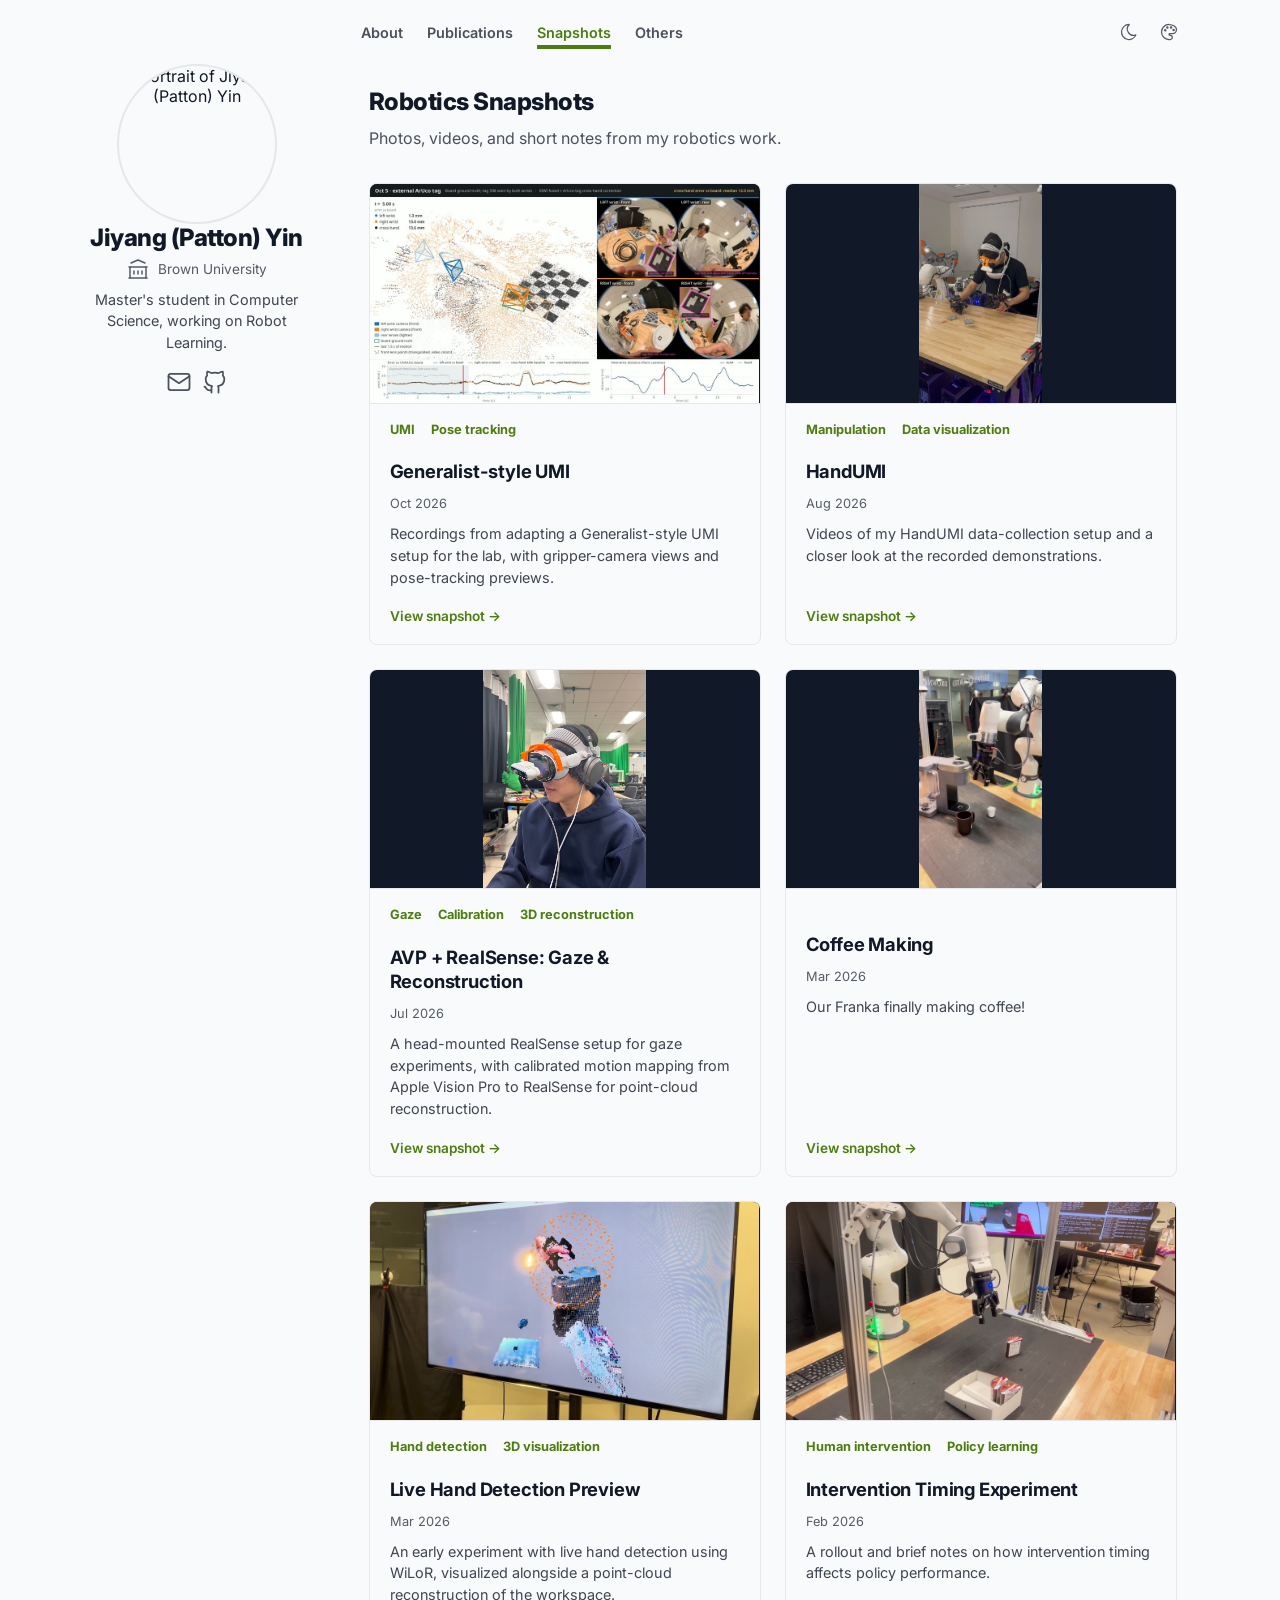
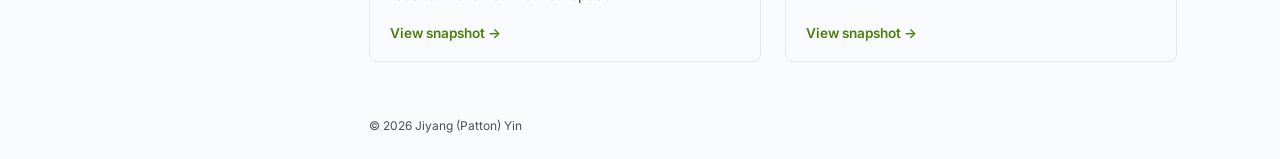
==== commit 5b028c8c: "Use KIWI grippers and improve mobile layout and appearance controls" ====
--- a/portfolio.html
+++ b/portfolio.html
@@ -40,8 +40,8 @@
         <symbol id="i-github" viewBox="0 0 24 24" fill="none" stroke="currentColor" stroke-width="1.5" stroke-linecap="round" stroke-linejoin="round">
             <path d="M9 19c-4.3 1.4 -4.3 -2.5 -6 -3m12 5v-3.5c0 -1 .1 -1.4 -.5 -2c2.8 -.3 5.5 -1.4 5.5 -6a4.6 4.6 0 0 0 -1.3 -3.2a4.2 4.2 0 0 0 -.1 -3.2s-1.1 -.3 -3.5 1.3a12.3 12.3 0 0 0 -6.2 0c-2.4 -1.6 -3.5 -1.3 -3.5 -1.3a4.2 4.2 0 0 0 -.1 3.2a4.6 4.6 0 0 0 -1.3 3.2c0 4.6 2.7 5.7 5.5 6c-.6 .6 -.6 1.2 -.5 2v3.5" />
         </symbol>
-        <symbol id="i-rss" viewBox="0 0 24 24" fill="none" stroke="currentColor" stroke-width="1.5" stroke-linecap="round" stroke-linejoin="round">
-            <path d="M4 19a1 1 0 1 0 2 0a1 1 0 1 0 -2 0" /><path d="M4 4a16 16 0 0 1 16 16" /><path d="M4 11a9 9 0 0 1 9 9" />
+        <symbol id="i-palette" viewBox="0 0 24 24" fill="none" stroke="currentColor" stroke-width="1.5" stroke-linecap="round" stroke-linejoin="round">
+            <path d="M12 3a9 9 0 1 0 0 18h1.5a2.5 2.5 0 0 0 0 -5H13a1 1 0 0 1 0 -2h3a5 5 0 0 0 5 -5c0 -3.3 -4 -6 -9 -6Z" /><circle cx="7.5" cy="10" r="0.75" /><circle cx="10" cy="6.5" r="0.75" /><circle cx="14.5" cy="6.5" r="0.75" /><circle cx="17.5" cy="9.5" r="0.75" />
         </symbol>
         <symbol id="i-sun" viewBox="0 0 24 24" fill="none" stroke="currentColor" stroke-width="1.5" stroke-linecap="round" stroke-linejoin="round">
             <path d="M8 12a4 4 0 1 0 8 0a4 4 0 1 0 -8 0" /><path d="M3 12h1m8 -9v1m8 8h1m-9 8v1m-6.4 -15.4l.7 .7m12.1 -.7l-.7 .7m0 11.4l.7 .7m-12.1 -.7l-.7 .7" />
@@ -105,7 +105,7 @@
                         <svg class="icon icon-sm icon-moon" aria-hidden="true"><use href="#i-moon"></use></svg>
                     </button>
                     <button id="palette-toggle" class="btn-icon" aria-label="Toggle color palette" title="Toggle color palette">
-                        <svg class="icon icon-sm" aria-hidden="true"><use href="#i-rss"></use></svg>
+                        <svg class="icon icon-sm" aria-hidden="true"><use href="#i-palette"></use></svg>
                     </button>
                 </div>
             </nav>
--- a/css/style.css
+++ b/css/style.css
@@ -18,7 +18,7 @@
 html[data-palette="default"] {
     --background: #f9fafb;
     --foreground: #111827;
-    --accent: #3b82f6;
+    --accent: #4d7c0f;
     --text-muted: #6b7280;
     --border: #e5e7eb;
     --surface: #f9fafb;
@@ -299,7 +299,11 @@
     transition: background 0.3s ease;
 }
 
-.navbar .appearance-controls {
+.navbar[hidden] {
+    display: none;
+}
+
+.appearance-controls {
     display: flex;
     align-items: center;
     gap: 0.5rem;
@@ -637,6 +641,25 @@
     transform: translateY(-2px);
 }
 
+.appearance-controls .btn-icon {
+    border: none;
+    border-radius: 0.375rem;
+    background: transparent;
+    opacity: 0.7;
+}
+
+.appearance-controls .btn-icon:hover {
+    background: color-mix(in srgb, var(--foreground) 8%, transparent);
+    color: var(--accent);
+    opacity: 1;
+    transform: none;
+}
+
+.appearance-controls .icon {
+    width: 20px;
+    height: 20px;
+}
+
 /* Sun shows in dark mode, moon in light mode */
 html[data-theme="dark"] .icon-moon,
 html:not([data-theme="dark"]) .icon-sun {
@@ -891,7 +914,8 @@
     display: none;
 }
 
-.portfolio-outline {
+.portfolio-outline,
+.section-outline {
     width: 100%;
     min-height: 0;
     overflow-y: auto;
@@ -900,17 +924,20 @@
     padding-top: 1rem;
 }
 
-.portfolio-outline ul {
+.portfolio-outline ul,
+.section-outline ul {
     list-style: none;
     margin: 0;
     padding: 0 0.25rem;
 }
 
-.portfolio-outline li {
+.portfolio-outline li,
+.section-outline li {
     margin: 0;
 }
 
-.portfolio-outline a {
+.portfolio-outline a,
+.section-outline a {
     display: block;
     padding: 0.5rem 0;
     font-size: 0.95rem;
@@ -920,12 +947,22 @@
     overflow-wrap: anywhere;
 }
 
-.portfolio-outline a[aria-current="location"] {
+.portfolio-outline a[aria-current="location"],
+.section-outline a[aria-current="location"] {
     font-weight: 700;
 }
 
+.section-outline .nav-link {
+    color: var(--foreground);
+    opacity: 1;
+}
+
+.section-outline .nav-link:hover {
+    color: var(--accent);
+}
+
 @media (min-width: 1025px) {
-    .sidebar:has(.portfolio-outline:not([hidden])) .sidebar-inner {
+    .sidebar:has(.portfolio-outline:not([hidden]), .section-outline) .sidebar-inner {
         /* Subtract the sidebar's top padding and gap from the one-third position. */
         min-height: calc(100vh / 3 - 5.5rem);
         flex-shrink: 0;
@@ -995,24 +1032,14 @@
     opacity: 0.7;
 }
 
-.viewer-grid {
-    display: grid;
-    grid-template-columns: repeat(2, minmax(0, 1fr));
-    gap: 1.5rem;
-}
-
 .viewer {
     margin: 0;
-    display: flex;
-    flex-direction: column;
-    gap: 0.5rem;
-    min-width: 0;
 }
 
 .viewer-stage {
     position: relative;
     aspect-ratio: 4 / 3;
-    border-radius: 0.25rem;
+    border-bottom: 1px solid var(--border);
     background: var(--surface);
     overflow: hidden;
 }
@@ -1022,7 +1049,7 @@
     width: 100%;
     height: 100%;
     cursor: grab;
-    touch-action: pan-y; /* let vertical page scroll win on touch */
+    touch-action: pan-y pinch-zoom; /* preserve page scrolling and zoom on touch */
 }
 
 .viewer-stage canvas:active {
@@ -1067,43 +1094,6 @@
 
 .viewer--failed .viewer-stage canvas {
     display: none;
-}
-
-.viewer-toolbar {
-    display: flex;
-    align-items: center;
-    justify-content: flex-start;
-    gap: 0.75rem;
-    flex-wrap: wrap;
-    min-height: 1.75rem;
-}
-
-.viewer figcaption {
-    display: flex;
-    flex-direction: column;
-    gap: 0.15rem;
-}
-
-.viewer-title {
-    font-size: 0.95rem;
-    font-weight: 700;
-    letter-spacing: -0.01em;
-    color: var(--foreground);
-}
-
-.rollout-link {
-    min-height: 44px;
-    padding: 0.65rem 1rem;
-    font-weight: 700;
-    background: var(--foreground);
-    border-color: var(--foreground);
-    color: var(--background);
-}
-
-.rollout-link:hover {
-    border-color: var(--foreground);
-    color: var(--background);
-    opacity: 0.85;
 }
 
 .rollout-empty {
@@ -1135,12 +1125,6 @@
 .rollout-video h2 {
     margin-bottom: 0.25rem;
     font-size: 1rem;
-}
-
-@media (max-width: 900px) {
-    .viewer-grid {
-        grid-template-columns: minmax(0, 1fr);
-    }
 }
 
 /* ===========================================
@@ -1502,21 +1486,36 @@
     .sidebar-inner {
         flex-direction: row;
         text-align: left;
-        gap: 0.75rem;
+        gap: 1rem;
         align-items: center;
+        min-width: 0;
+        width: 100%;
     }
 
     .sidebar-text {
         align-items: flex-start;
+        min-width: 0;
     }
 
     .sidebar-socials {
         justify-content: flex-start;
+        gap: 0;
+    }
+
+    .sidebar-socials .appearance-controls {
+        gap: 0;
+        margin-left: 0.25rem;
     }
 
     .sidebar-avatar {
         width: 112px;
         height: 112px;
+        flex-shrink: 0;
+    }
+
+    .portfolio-outline,
+    .section-outline {
+        display: none;
     }
 
     .main-body {
@@ -1536,7 +1535,7 @@
     }
 
     .sidebar-inner {
-        gap: 0.5rem;
+        gap: 0.75rem;
     }
 
     .sidebar-avatar {
@@ -1554,14 +1553,30 @@
 
     .main-body {
         padding: 0.75rem 1rem;
+        overflow-wrap: anywhere;
+    }
+
+    .prose p {
+        font-size: 1rem;
+    }
+
+    .navbar {
+        padding: 0.5rem 1rem;
+        flex-wrap: wrap;
+        gap: 0.5rem;
     }
 
     .nav-links {
-        gap: 1rem;
+        flex: 1 1 100%;
+        gap: 0.25rem 0.5rem;
     }
 
     .nav-link {
         font-size: 0.85rem;
+    }
+
+    .nav-link-line {
+        bottom: 0;
     }
 
     .card {
@@ -1575,7 +1590,38 @@
     }
 
     .footer {
+        padding: 1.5rem 1rem;
         flex-direction: column;
         align-items: flex-start;
     }
 }
+
+@media (max-width: 1024px), (pointer: coarse) {
+    .btn,
+    .btn-icon,
+    .social-link,
+    .nav-link,
+    .portfolio-outline a,
+    .back-link,
+    a.portfolio-read {
+        min-height: 44px;
+        min-width: 44px;
+    }
+
+    .social-link,
+    .nav-link,
+    .portfolio-outline a,
+    .back-link,
+    a.portfolio-read {
+        display: inline-flex;
+        align-items: center;
+    }
+
+    .social-link {
+        justify-content: center;
+    }
+
+    .back-link[hidden] {
+        display: none;
+    }
+}
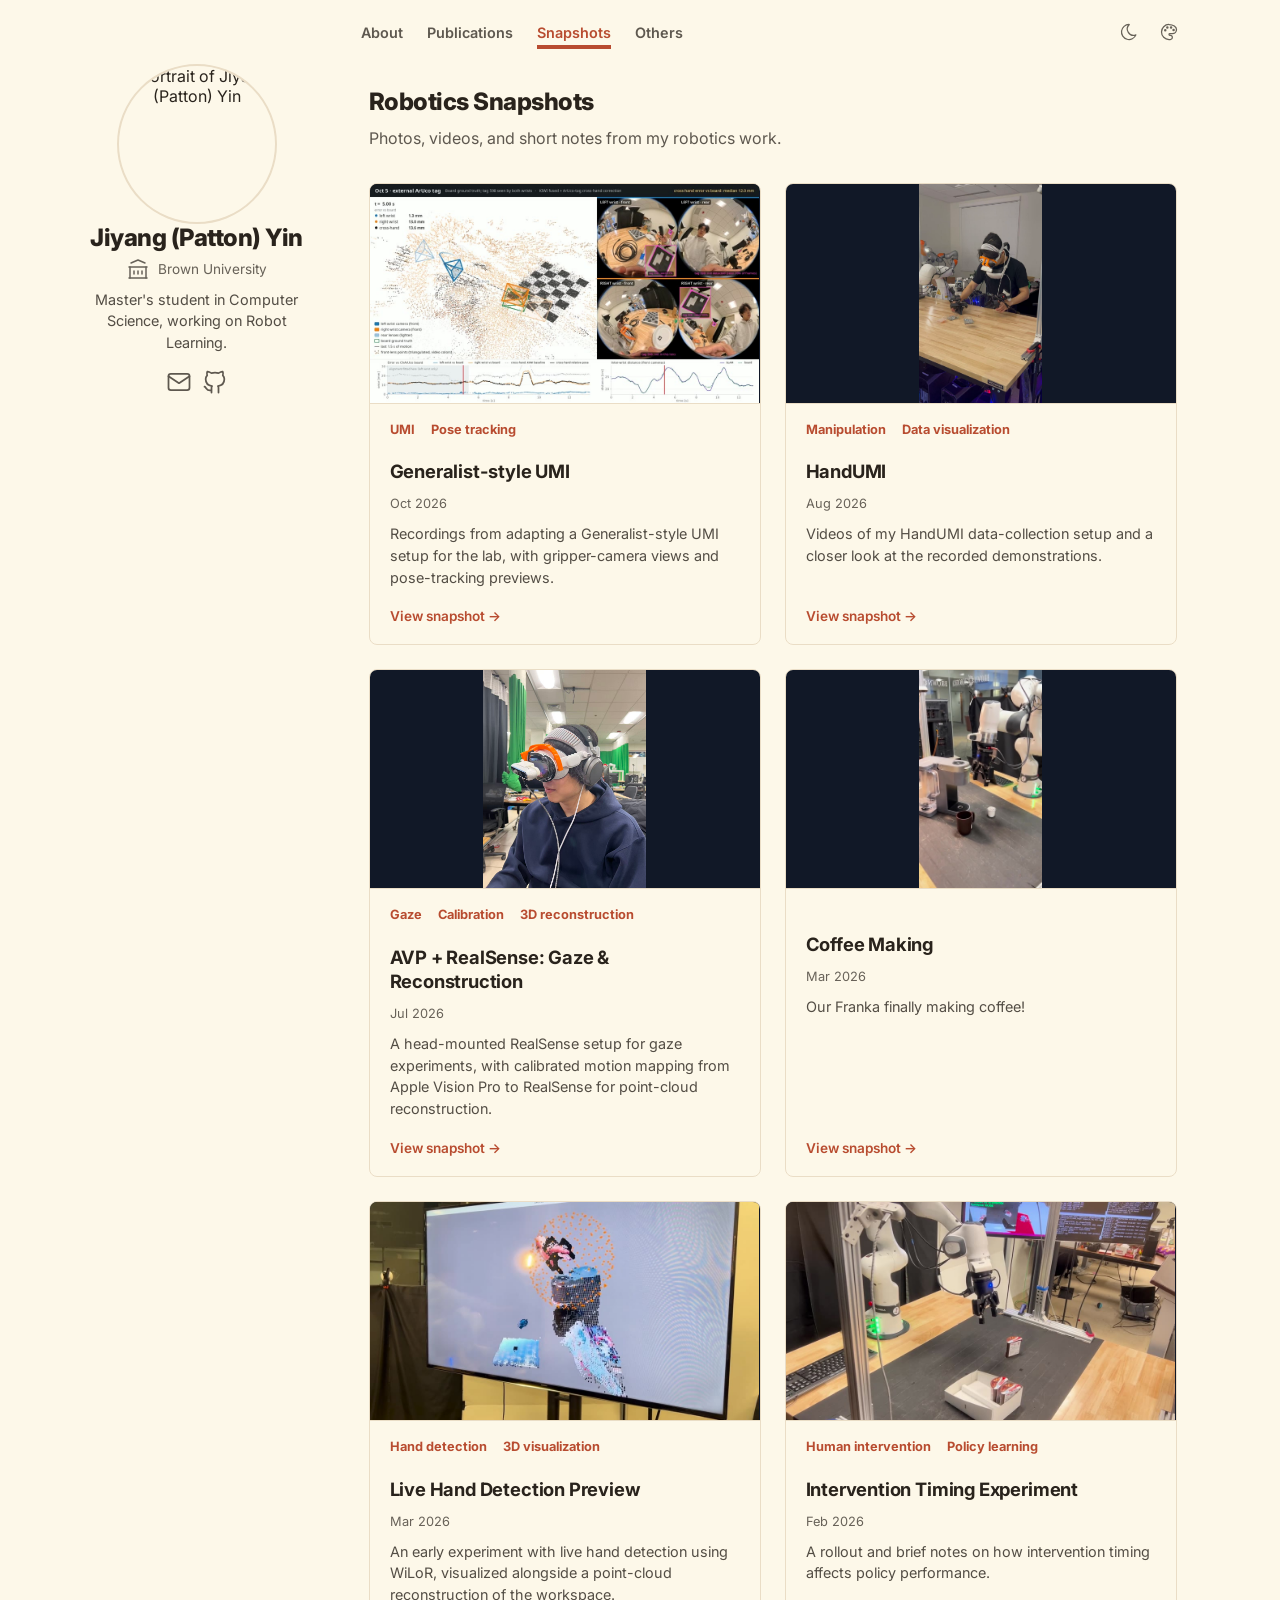
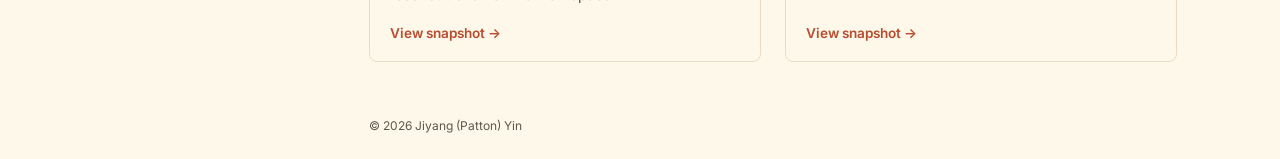
==== commit 6d51f2a8: "Default to warm light theme and add linked DUO Policy rollouts" ====
--- a/portfolio.html
+++ b/portfolio.html
@@ -1,5 +1,5 @@
 <!DOCTYPE html>
-<html lang="en" data-palette="default" data-theme="light">
+<html lang="en" data-palette="notepad" data-theme="light">
 <head>
     <meta charset="UTF-8">
     <meta name="viewport" content="width=device-width, initial-scale=1.0">
@@ -17,7 +17,9 @@
     <script>
         (function () {
             var theme = localStorage.getItem('theme') || 'light';
+            var palette = localStorage.getItem('palette') || 'notepad';
             document.documentElement.setAttribute('data-theme', theme);
+            document.documentElement.setAttribute('data-palette', palette);
         })();
     </script>
 </head>
